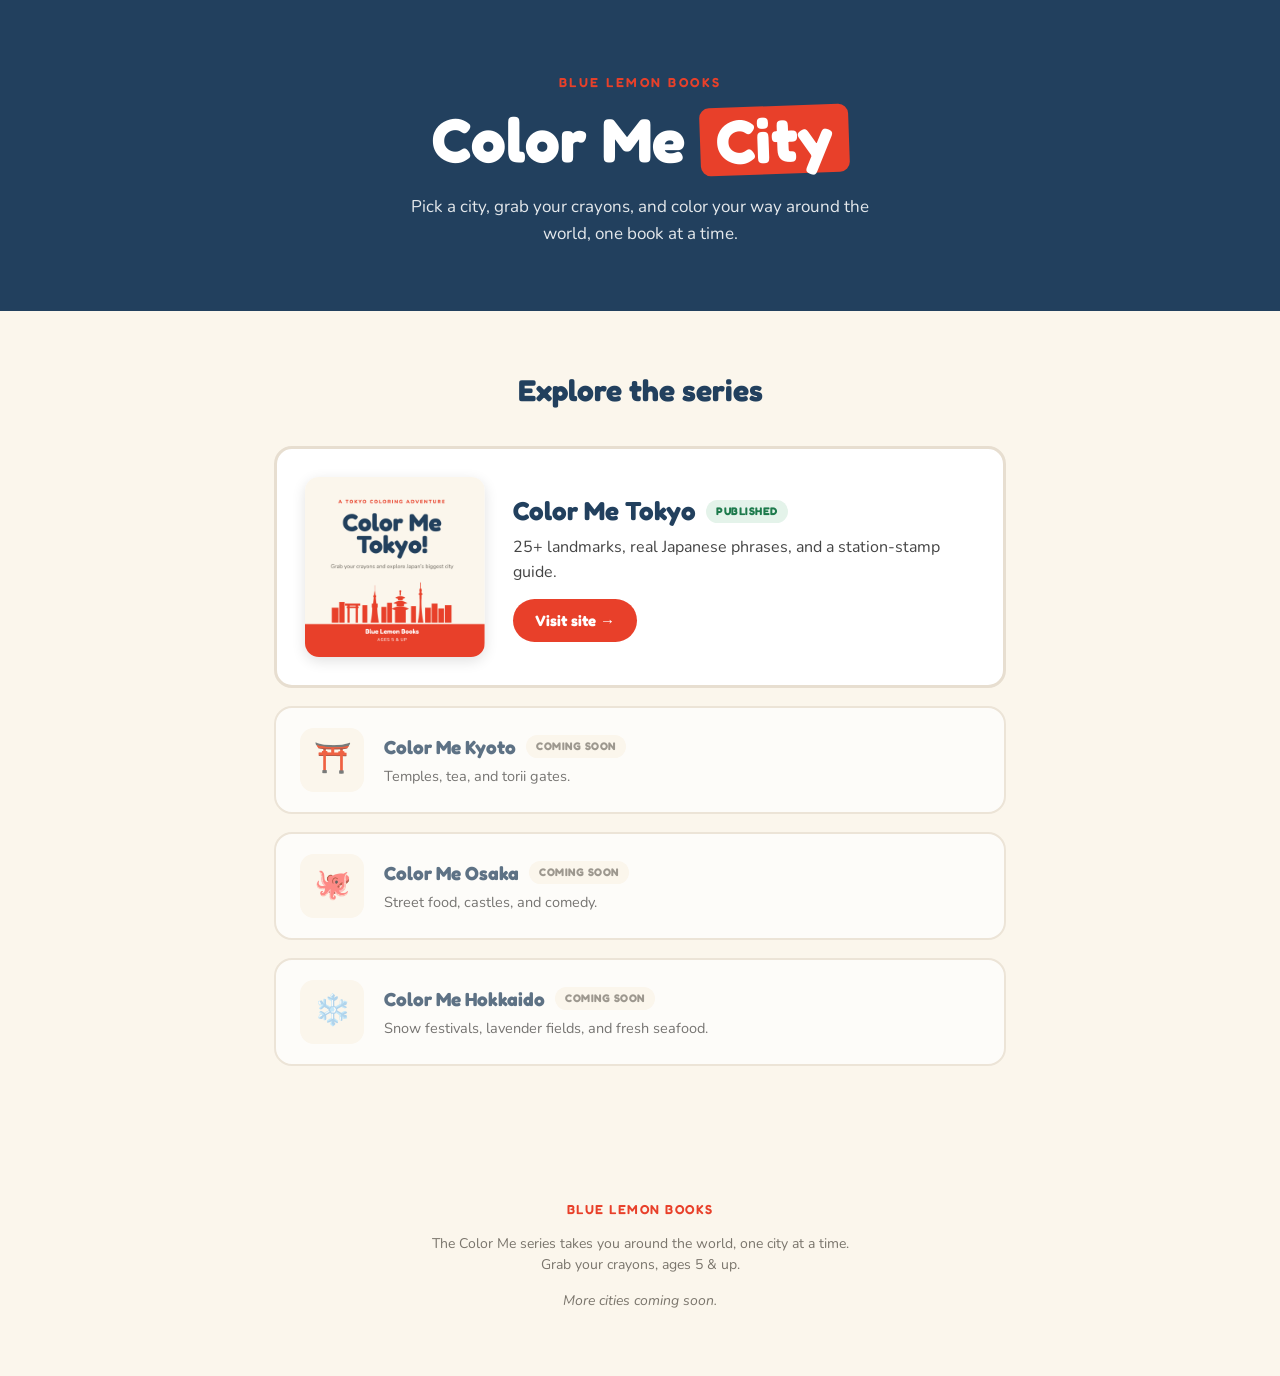
==== index.html @ 9e7940ad "Initial commit: Color Me series homepage and Color Me Tokyo bonus site Co-Authored-By: Claude Sonnet" ====
<!DOCTYPE html>
<html lang="en">
<head>
<meta charset="UTF-8">
<meta name="viewport" content="width=device-width, initial-scale=1.0">
<title>Color Me: Blue Lemon Books</title>
<meta name="description" content="The Color Me series by Blue Lemon Books: coloring book companion sites for cities around the world.">
<link rel="icon" href="data:image/svg+xml,<svg xmlns=%22http://www.w3.org/2000/svg%22 viewBox=%220 0 100 100%22><text y=%22.9em%22 font-size=%2290%22>🖍️</text></svg>">
<link rel="preconnect" href="https://fonts.googleapis.com">
<link rel="preconnect" href="https://fonts.gstatic.com" crossorigin>
<link href="https://fonts.googleapis.com/css2?family=Fredoka:wght@500;600;700&family=Nunito:ital,wght@0,400;0,600;0,700;0,800;1,700&display=swap" rel="stylesheet">
<link rel="stylesheet" href="home-styles.css">
</head>
<body>

<a class="skip-link" href="#main">Skip to content</a>

<header class="home-hero">
  <div class="home-hero-inner">
    <p class="eyebrow">BLUE LEMON BOOKS</p>
    <h1 class="wordmark">Color Me <span class="wordmark-highlight">City</span></h1>
    <p class="home-hero-sub">Pick a city, grab your crayons, and color your way around the world, one book at a time.</p>
  </div>
</header>

<main id="main">
  <section class="section">
    <div class="section-head">
      <h2>Explore the series</h2>
    </div>

    <div class="book-list">
      <a href="tokyo/index.html" class="book-card book-card-featured">
        <img class="book-cover-image" src="tokyo/images/cover.png" alt="Color Me Tokyo book cover">
        <div class="book-info">
          <div class="book-info-top">
            <h3>Color Me Tokyo</h3>
            <span class="book-status book-status-published">Published</span>
          </div>
          <p>25+ landmarks, real Japanese phrases, and a station-stamp guide.</p>
          <span class="book-cta book-cta-btn">Visit site →</span>
        </div>
      </a>

      <div class="book-card book-card-soon">
        <div class="book-cover">⛩️</div>
        <div class="book-info">
          <div class="book-info-top">
            <h3>Color Me Kyoto</h3>
            <span class="book-status book-status-soon">Coming soon</span>
          </div>
          <p>Temples, tea, and torii gates.</p>
        </div>
      </div>

      <div class="book-card book-card-soon">
        <div class="book-cover">🐙</div>
        <div class="book-info">
          <div class="book-info-top">
            <h3>Color Me Osaka</h3>
            <span class="book-status book-status-soon">Coming soon</span>
          </div>
          <p>Street food, castles, and comedy.</p>
        </div>
      </div>

      <div class="book-card book-card-soon">
        <div class="book-cover">❄️</div>
        <div class="book-info">
          <div class="book-info-top">
            <h3>Color Me Hokkaido</h3>
            <span class="book-status book-status-soon">Coming soon</span>
          </div>
          <p>Snow festivals, lavender fields, and fresh seafood.</p>
        </div>
      </div>
    </div>
  </section>
</main>

<footer class="site-footer">
  <p class="footer-brand">BLUE LEMON BOOKS</p>
  <p>The Color Me series takes you around the world, one city at a time.<br>
  Grab your crayons, ages 5 &amp; up.</p>
  <p class="footer-fine">More cities coming soon.</p>
</footer>

</body>
</html>
---- home-styles.css ----
:root {
  --red: #E8402A;
  --red-dark: #c53420;
  --navy: #22405e;
  --cream: #fbf6ec;
  --cream-2: #fffdf9;
  --ink: #1a1a1a;
  --body-text: #444;
  --muted: #7a756c;
  --border: #e7ded0;
  --radius: 18px;
  --font-head: 'Fredoka', sans-serif;
  --font-body: 'Nunito', sans-serif;
}

* { box-sizing: border-box; }

html { scroll-behavior: smooth; }

@media (prefers-reduced-motion: reduce) {
  html { scroll-behavior: auto; }
  * { animation-duration: 0.001ms !important; transition-duration: 0.001ms !important; }
}

body {
  margin: 0;
  font-family: var(--font-body);
  background: var(--cream);
  color: var(--body-text);
  line-height: 1.55;
}

h1, h2, h3 { font-family: var(--font-head); color: var(--navy); margin: 0; }

.skip-link {
  position: absolute;
  left: -999px;
  top: 0;
  background: #fff;
  color: var(--navy);
  padding: 10px 16px;
  z-index: 100;
  border-radius: 0 0 8px 0;
}
.skip-link:focus { left: 0; }

/* ---------- Hero ---------- */
.home-hero {
  background: var(--navy);
  color: #fff;
  text-align: center;
  padding: 72px 24px 64px;
}
.home-hero-inner { max-width: 640px; margin: 0 auto; }
.eyebrow {
  font-family: var(--font-head);
  font-weight: 600;
  letter-spacing: 2.5px;
  text-transform: uppercase;
  font-size: 13px;
  color: var(--red);
  margin: 0 0 14px;
}
.wordmark {
  color: #fff;
  font-size: clamp(38px, 7vw, 62px);
  line-height: 1.1;
  font-weight: 700;
}
.wordmark-highlight {
  display: inline-block;
  color: #fff;
  background: var(--red);
  padding: 0 16px;
  border-radius: 10px;
  transform: rotate(-2deg);
}
.home-hero-sub {
  font-size: 17px;
  max-width: 460px;
  margin: 20px auto 0;
  color: rgba(255,255,255,0.88);
}

/* ---------- Series list ---------- */
.section { padding: 56px 24px 80px; max-width: 780px; margin: 0 auto; }
.section-head { text-align: center; margin-bottom: 32px; }
.section-head h2 { font-size: clamp(24px, 4vw, 30px); }

.book-list {
  display: flex;
  flex-direction: column;
  gap: 18px;
}

.book-card {
  display: flex;
  align-items: center;
  gap: 20px;
  background: #fff;
  border: 2px solid var(--border);
  border-radius: var(--radius);
  padding: 20px 24px;
  text-decoration: none;
  color: inherit;
  transition: transform 0.15s ease, box-shadow 0.15s ease, border-color 0.15s ease;
}
a.book-card:hover { transform: translateY(-2px); box-shadow: 0 6px 18px rgba(0,0,0,0.08); border-color: var(--red); }

.book-card-soon { opacity: 0.72; }

.book-cover {
  flex-shrink: 0;
  width: 64px;
  height: 64px;
  border-radius: 14px;
  display: flex;
  align-items: center;
  justify-content: center;
  font-size: 30px;
  background: var(--cream);
}

.book-info { flex: 1; min-width: 0; }
.book-info-top { display: flex; align-items: center; gap: 10px; flex-wrap: wrap; margin-bottom: 4px; }
.book-info-top h3 { font-size: 19px; }
.book-info p { font-size: 14.5px; margin: 0; color: var(--body-text); }

.book-status {
  font-family: var(--font-head);
  font-weight: 700;
  font-size: 11px;
  letter-spacing: 0.5px;
  text-transform: uppercase;
  padding: 3px 10px;
  border-radius: 999px;
  white-space: nowrap;
}
.book-status-published { background: #e4f3ea; color: #1d7a4c; }
.book-status-soon { background: var(--cream); color: var(--muted); }

.book-cta {
  flex-shrink: 0;
  font-family: var(--font-head);
  font-weight: 700;
  font-size: 14px;
  color: var(--red);
  white-space: nowrap;
}

@media (max-width: 520px) {
  .book-card { flex-wrap: wrap; }
  .book-cta { width: 100%; text-align: right; }
}

/* ---------- Featured (published) book card ---------- */
.book-card-featured {
  padding: 28px;
  gap: 28px;
  border-width: 3px;
}
.book-cover-image {
  flex-shrink: 0;
  width: 180px;
  height: 180px;
  object-fit: cover;
  border-radius: 14px;
  box-shadow: 0 4px 14px rgba(0,0,0,0.12);
}
.book-card-featured .book-info-top h3 { font-size: 26px; }
.book-card-featured .book-info p { font-size: 16px; margin-bottom: 14px; }
.book-cta-btn {
  display: inline-block;
  background: var(--red);
  color: #fff;
  padding: 10px 22px;
  border-radius: 999px;
  font-size: 15px;
}
a.book-card-featured:hover .book-cta-btn { background: var(--red-dark); }

@media (max-width: 560px) {
  .book-card-featured { flex-direction: column; text-align: center; }
  .book-card-featured .book-info-top { justify-content: center; }
}

/* ---------- Footer ---------- */
.site-footer {
  text-align: center;
  padding: 40px 24px 50px;
  color: var(--muted);
  font-size: 14px;
}
.footer-brand {
  font-family: var(--font-head);
  font-weight: 600;
  color: var(--red);
  letter-spacing: 1.5px;
  font-size: 13px;
  margin-bottom: 10px;
}
.footer-fine { margin-top: 14px; font-style: italic; }
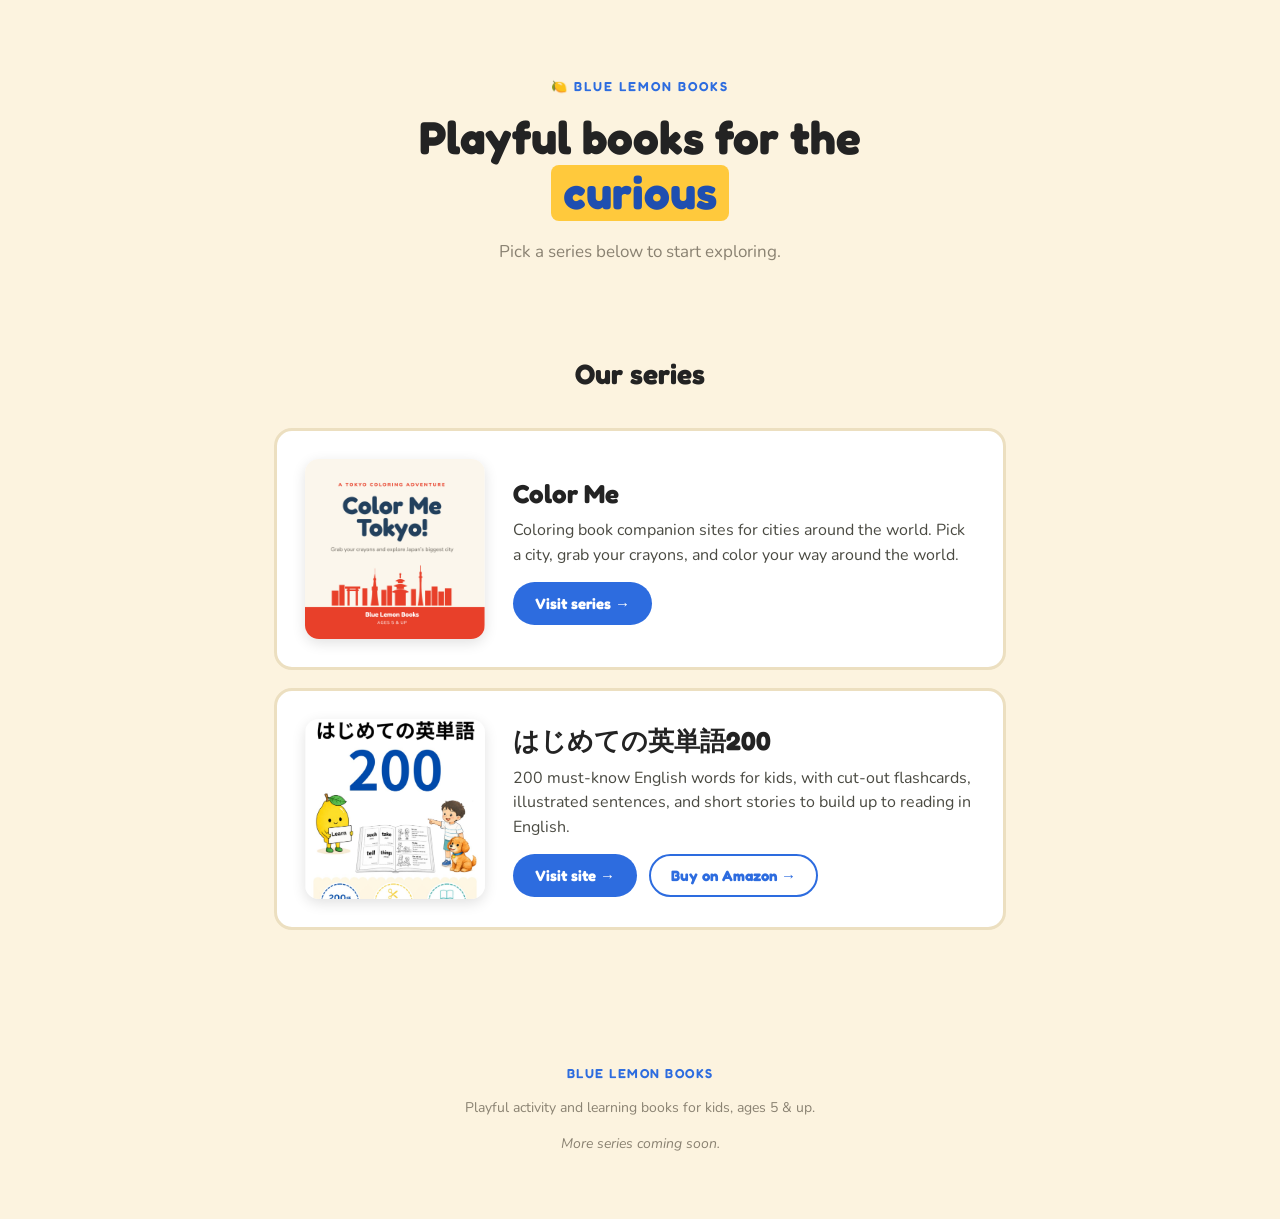
==== commit f9696275: "Change Blue Lemon to be multi-series oriented. Updated homepage and added the はじめての英単語200 series in " ====
--- a/index.html
+++ b/index.html
@@ -3,13 +3,13 @@
 <head>
 <meta charset="UTF-8">
 <meta name="viewport" content="width=device-width, initial-scale=1.0">
-<title>Color Me: Blue Lemon Books</title>
-<meta name="description" content="The Color Me series by Blue Lemon Books: coloring book companion sites for cities around the world.">
-<link rel="icon" href="data:image/svg+xml,<svg xmlns=%22http://www.w3.org/2000/svg%22 viewBox=%220 0 100 100%22><text y=%22.9em%22 font-size=%2290%22>🖍️</text></svg>">
+<title>Blue Lemon Books</title>
+<meta name="description" content="Blue Lemon Books: playful activity and learning books for kids, with companion sites for each series.">
+<link rel="icon" href="data:image/svg+xml,<svg xmlns=%22http://www.w3.org/2000/svg%22 viewBox=%220 0 100 100%22><text y=%22.9em%22 font-size=%2290%22>🍋</text></svg>">
 <link rel="preconnect" href="https://fonts.googleapis.com">
 <link rel="preconnect" href="https://fonts.gstatic.com" crossorigin>
 <link href="https://fonts.googleapis.com/css2?family=Fredoka:wght@500;600;700&family=Nunito:ital,wght@0,400;0,600;0,700;0,800;1,700&display=swap" rel="stylesheet">
-<link rel="stylesheet" href="home-styles.css">
+<link rel="stylesheet" href="site-styles.css">
 </head>
 <body>
 
@@ -17,61 +17,43 @@
 
 <header class="home-hero">
   <div class="home-hero-inner">
-    <p class="eyebrow">BLUE LEMON BOOKS</p>
-    <h1 class="wordmark">Color Me <span class="wordmark-highlight">City</span></h1>
-    <p class="home-hero-sub">Pick a city, grab your crayons, and color your way around the world, one book at a time.</p>
+    <p class="eyebrow">🍋 BLUE LEMON BOOKS</p>
+    <h1 class="wordmark">Playful books for the <span class="wordmark-highlight">curious</span></h1>
+    <p class="home-hero-sub">Pick a series below to start exploring.</p>
   </div>
 </header>
 
 <main id="main">
   <section class="section">
     <div class="section-head">
-      <h2>Explore the series</h2>
+      <h2>Our series</h2>
     </div>
 
     <div class="book-list">
-      <a href="tokyo/index.html" class="book-card book-card-featured">
-        <img class="book-cover-image" src="tokyo/images/cover.png" alt="Color Me Tokyo book cover">
+      <div class="book-card book-card-featured">
+        <img class="book-cover-image" src="color-me/tokyo/images/cover.png" alt="Color Me Tokyo book cover">
         <div class="book-info">
           <div class="book-info-top">
-            <h3>Color Me Tokyo</h3>
-            <span class="book-status book-status-published">Published</span>
+            <h3>Color Me</h3>
           </div>
-          <p>25+ landmarks, real Japanese phrases, and a station-stamp guide.</p>
-          <span class="book-cta book-cta-btn">Visit site →</span>
-        </div>
-      </a>
-
-      <div class="book-card book-card-soon">
-        <div class="book-cover">⛩️</div>
-        <div class="book-info">
-          <div class="book-info-top">
-            <h3>Color Me Kyoto</h3>
-            <span class="book-status book-status-soon">Coming soon</span>
+          <p>Coloring book companion sites for cities around the world. Pick a city, grab your crayons, and color your way around the world.</p>
+          <div class="book-cta-group">
+            <a href="color-me/index.html" class="book-cta book-cta-btn">Visit series →</a>
           </div>
-          <p>Temples, tea, and torii gates.</p>
         </div>
       </div>
 
-      <div class="book-card book-card-soon">
-        <div class="book-cover">🐙</div>
+      <div class="book-card book-card-featured">
+        <img class="book-cover-image" src="hajimeteeigo/images/cover.jpg" alt="はじめての英単語200 book cover">
         <div class="book-info">
           <div class="book-info-top">
-            <h3>Color Me Osaka</h3>
-            <span class="book-status book-status-soon">Coming soon</span>
+            <h3>はじめての英単語200</h3>
           </div>
-          <p>Street food, castles, and comedy.</p>
-        </div>
-      </div>
-
-      <div class="book-card book-card-soon">
-        <div class="book-cover">❄️</div>
-        <div class="book-info">
-          <div class="book-info-top">
-            <h3>Color Me Hokkaido</h3>
-            <span class="book-status book-status-soon">Coming soon</span>
+          <p>200 must-know English words for kids, with cut-out flashcards, illustrated sentences, and short stories to build up to reading in English.</p>
+          <div class="book-cta-group">
+            <a href="hajimeteeigo/index.html" class="book-cta book-cta-btn">Visit site →</a>
+            <a href="https://amzn.to/4x43wgg" class="book-cta book-cta-outline" target="_blank" rel="noopener noreferrer">Buy on Amazon →</a>
           </div>
-          <p>Snow festivals, lavender fields, and fresh seafood.</p>
         </div>
       </div>
     </div>
@@ -80,9 +62,8 @@
 
 <footer class="site-footer">
   <p class="footer-brand">BLUE LEMON BOOKS</p>
-  <p>The Color Me series takes you around the world, one city at a time.<br>
-  Grab your crayons, ages 5 &amp; up.</p>
-  <p class="footer-fine">More cities coming soon.</p>
+  <p>Playful activity and learning books for kids, ages 5 &amp; up.</p>
+  <p class="footer-fine">More series coming soon.</p>
 </footer>
 
 </body>
--- a/site-styles.css
+++ b/site-styles.css
@@ -0,0 +1,215 @@
+:root {
+  --blue: #2D6CDF;
+  --blue-dark: #1f4fb0;
+  --yellow: #FFC93C;
+  --cream: #FCF3DF;
+  --cream-2: #FFFCF3;
+  --ink: #232323;
+  --body-text: #4a4a42;
+  --muted: #8a8272;
+  --border: #ecdfc0;
+  --radius: 18px;
+  --font-head: 'Fredoka', sans-serif;
+  --font-body: 'Nunito', sans-serif;
+}
+
+* { box-sizing: border-box; }
+
+html { scroll-behavior: smooth; }
+
+@media (prefers-reduced-motion: reduce) {
+  html { scroll-behavior: auto; }
+  * { animation-duration: 0.001ms !important; transition-duration: 0.001ms !important; }
+}
+
+body {
+  margin: 0;
+  font-family: var(--font-body);
+  background: var(--cream);
+  color: var(--body-text);
+  line-height: 1.55;
+}
+
+h1, h2, h3 { font-family: var(--font-head); color: var(--ink); margin: 0; }
+
+.skip-link {
+  position: absolute;
+  left: -999px;
+  top: 0;
+  background: #fff;
+  color: var(--blue);
+  padding: 10px 16px;
+  z-index: 100;
+  border-radius: 0 0 8px 0;
+}
+.skip-link:focus { left: 0; }
+
+/* ---------- Hero ---------- */
+.home-hero {
+  text-align: center;
+  padding: 76px 24px 56px;
+  animation: fade-up 0.6s ease both;
+}
+.home-hero-inner { max-width: 560px; margin: 0 auto; }
+.eyebrow {
+  font-family: var(--font-head);
+  font-weight: 600;
+  letter-spacing: 2px;
+  text-transform: uppercase;
+  font-size: 13px;
+  color: var(--blue);
+  margin: 0 0 14px;
+}
+.wordmark {
+  color: var(--ink);
+  font-size: clamp(30px, 5.5vw, 46px);
+  line-height: 1.2;
+  font-weight: 700;
+}
+.wordmark-highlight {
+  display: inline-block;
+  color: var(--blue-dark);
+  background: var(--yellow);
+  padding: 0 12px;
+  border-radius: 8px;
+  animation: wiggle 3.5s ease-in-out infinite;
+}
+
+@keyframes wiggle {
+  0%, 83%, 100% { transform: rotate(0deg); }
+  86% { transform: rotate(-8deg); }
+  89% { transform: rotate(7deg); }
+  92% { transform: rotate(-6deg); }
+  95% { transform: rotate(4deg); }
+  97% { transform: rotate(-2deg); }
+  99% { transform: rotate(1deg); }
+}
+.home-hero-sub {
+  font-size: 17px;
+  max-width: 460px;
+  margin: 18px auto 0;
+  color: var(--muted);
+}
+
+@keyframes fade-up {
+  0% { opacity: 0; transform: translateY(10px); }
+  100% { opacity: 1; transform: translateY(0); }
+}
+
+/* ---------- Series list ---------- */
+.section { padding: 32px 24px 80px; max-width: 780px; margin: 0 auto; }
+.section-head { text-align: center; margin-bottom: 32px; }
+.section-head h2 { font-size: clamp(22px, 4vw, 28px); }
+
+.book-list {
+  display: flex;
+  flex-direction: column;
+  gap: 18px;
+}
+
+.book-card {
+  display: flex;
+  align-items: center;
+  gap: 20px;
+  background: #fff;
+  border: 2px solid var(--border);
+  border-radius: var(--radius);
+  padding: 20px 24px;
+  text-decoration: none;
+  color: inherit;
+  transition: transform 0.15s ease, box-shadow 0.15s ease, border-color 0.15s ease;
+}
+
+.book-info { flex: 1; min-width: 0; }
+.book-info-top { display: flex; align-items: center; gap: 10px; flex-wrap: wrap; margin-bottom: 4px; }
+.book-info-top h3 { font-size: 19px; }
+.book-info p { font-size: 14.5px; margin: 0; color: var(--body-text); }
+
+.book-status {
+  font-family: var(--font-head);
+  font-weight: 700;
+  font-size: 11px;
+  letter-spacing: 0.5px;
+  text-transform: uppercase;
+  padding: 3px 10px;
+  border-radius: 999px;
+  white-space: nowrap;
+}
+.book-status-published { background: #e4f3ea; color: #1d7a4c; }
+.book-status-soon { background: var(--cream); color: var(--muted); }
+
+.book-cta {
+  flex-shrink: 0;
+  font-family: var(--font-head);
+  font-weight: 700;
+  font-size: 14px;
+  color: var(--blue);
+  white-space: nowrap;
+  text-decoration: none;
+}
+
+/* ---------- Series card ---------- */
+.book-card-featured {
+  padding: 28px;
+  gap: 28px;
+  border-width: 3px;
+}
+.book-card-featured:hover { transform: translateY(-2px); box-shadow: 0 6px 18px rgba(0,0,0,0.08); border-color: var(--blue); }
+.book-cover-image {
+  flex-shrink: 0;
+  width: 180px;
+  height: 180px;
+  object-fit: cover;
+  border-radius: 14px;
+  box-shadow: 0 4px 14px rgba(0,0,0,0.12);
+}
+.book-card-featured .book-info-top h3 { font-size: 26px; }
+.book-card-featured .book-info p { font-size: 16px; margin-bottom: 14px; }
+.book-cta-group {
+  display: flex;
+  gap: 12px;
+  flex-wrap: wrap;
+}
+.book-cta-btn {
+  display: inline-block;
+  background: var(--blue);
+  color: #fff;
+  padding: 10px 22px;
+  border-radius: 999px;
+  font-size: 15px;
+}
+.book-cta-btn:hover { background: var(--blue-dark); }
+.book-cta-outline {
+  display: inline-block;
+  background: transparent;
+  color: var(--blue);
+  border: 2px solid var(--blue);
+  padding: 8px 20px;
+  border-radius: 999px;
+  font-size: 15px;
+}
+.book-cta-outline:hover { background: var(--blue); color: #fff; }
+
+@media (max-width: 560px) {
+  .book-card-featured { flex-direction: column; text-align: center; }
+  .book-card-featured .book-info-top { justify-content: center; }
+  .book-cta-group { justify-content: center; }
+  .book-cta-group .book-cta { width: auto; text-align: center; }
+}
+
+/* ---------- Footer ---------- */
+.site-footer {
+  text-align: center;
+  padding: 40px 24px 50px;
+  color: var(--muted);
+  font-size: 14px;
+}
+.footer-brand {
+  font-family: var(--font-head);
+  font-weight: 600;
+  color: var(--blue);
+  letter-spacing: 1.5px;
+  font-size: 13px;
+  margin-bottom: 10px;
+}
+.footer-fine { margin-top: 14px; font-style: italic; }
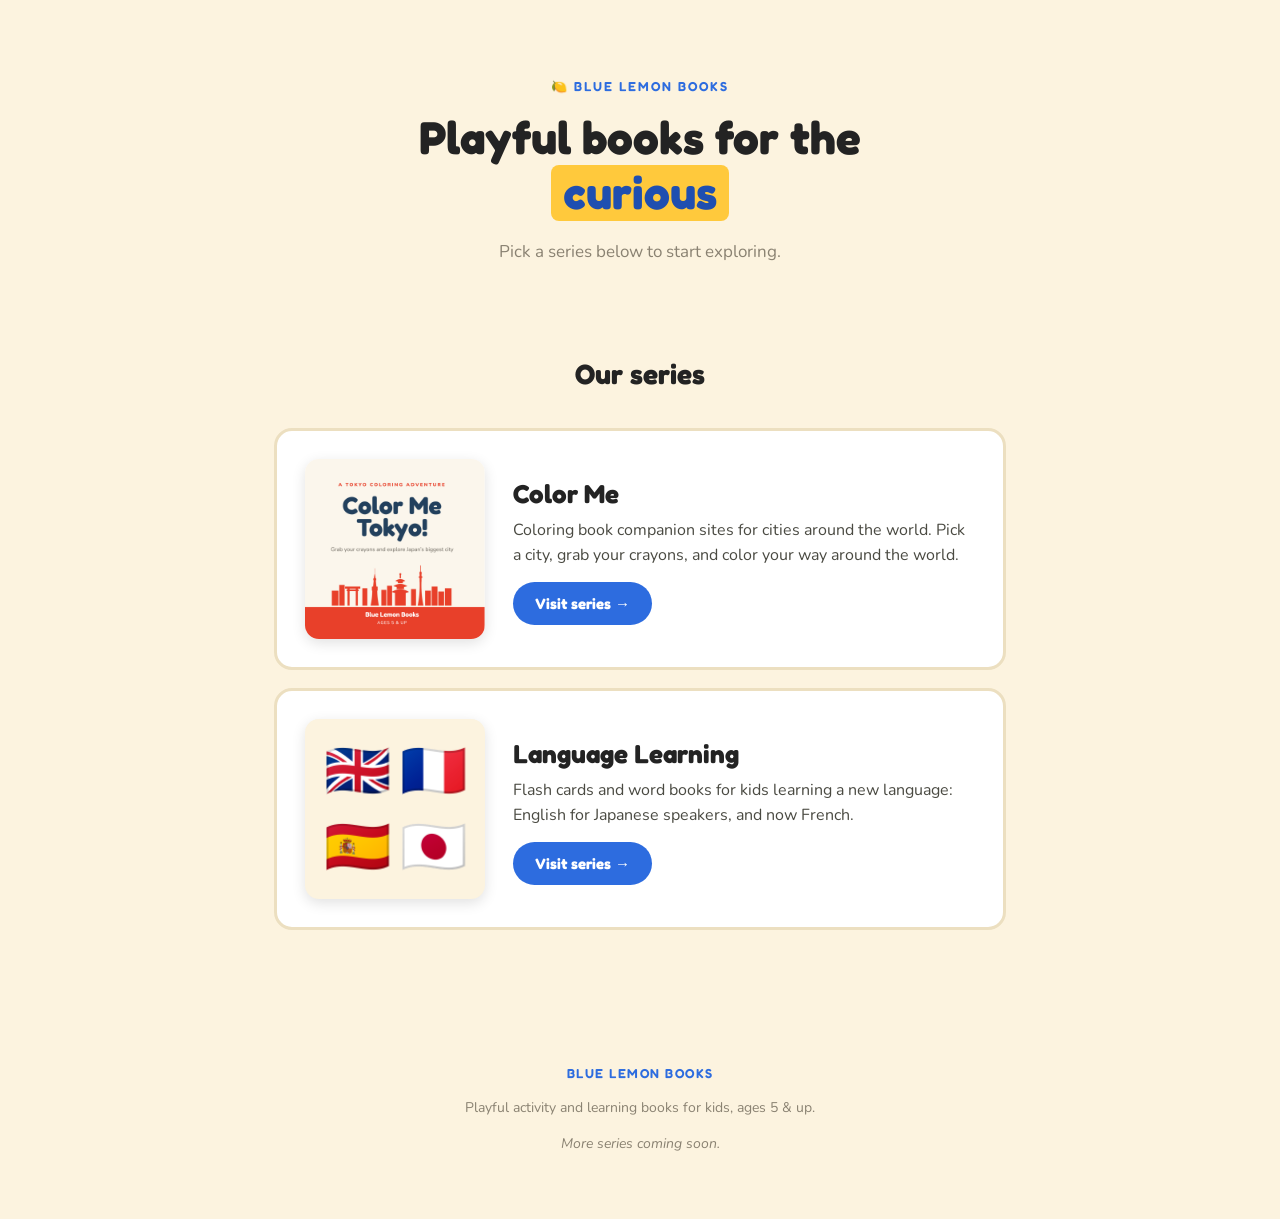
==== commit 42be34db: "Add Language Learning series page and publish Color Me Osaka - New language-learning/ page grouping " ====
--- a/index.html
+++ b/index.html
@@ -44,15 +44,16 @@
       </div>
 
       <div class="book-card book-card-featured">
-        <img class="book-cover-image" src="hajimeteeigo/images/cover.jpg" alt="はじめての英単語200 book cover">
+        <div class="book-cover-emoji" role="img" aria-label="Flags of the UK, France, Spain and Japan">
+          <span>🇬🇧</span><span>🇫🇷</span><span>🇪🇸</span><span>🇯🇵</span>
+        </div>
         <div class="book-info">
           <div class="book-info-top">
-            <h3>はじめての英単語200</h3>
+            <h3>Language Learning</h3>
           </div>
-          <p>200 must-know English words for kids, with cut-out flashcards, illustrated sentences, and short stories to build up to reading in English.</p>
+          <p>Flash cards and word books for kids learning a new language: English for Japanese speakers, and now French.</p>
           <div class="book-cta-group">
-            <a href="hajimeteeigo/index.html" class="book-cta book-cta-btn">Visit site →</a>
-            <a href="https://amzn.to/4x43wgg" class="book-cta book-cta-outline" target="_blank" rel="noopener noreferrer">Buy on Amazon →</a>
+            <a href="language-learning/index.html" class="book-cta book-cta-btn">Visit series →</a>
           </div>
         </div>
       </div>
--- a/site-styles.css
+++ b/site-styles.css
@@ -163,6 +163,20 @@
   border-radius: 14px;
   box-shadow: 0 4px 14px rgba(0,0,0,0.12);
 }
+.book-cover-emoji {
+  flex-shrink: 0;
+  width: 180px;
+  height: 180px;
+  display: grid;
+  grid-template-columns: 1fr 1fr;
+  place-items: center;
+  padding: 14px;
+  font-size: 54px;
+  line-height: 1;
+  background: var(--cream);
+  border-radius: 14px;
+  box-shadow: 0 4px 14px rgba(0,0,0,0.12);
+}
 .book-card-featured .book-info-top h3 { font-size: 26px; }
 .book-card-featured .book-info p { font-size: 16px; margin-bottom: 14px; }
 .book-cta-group {
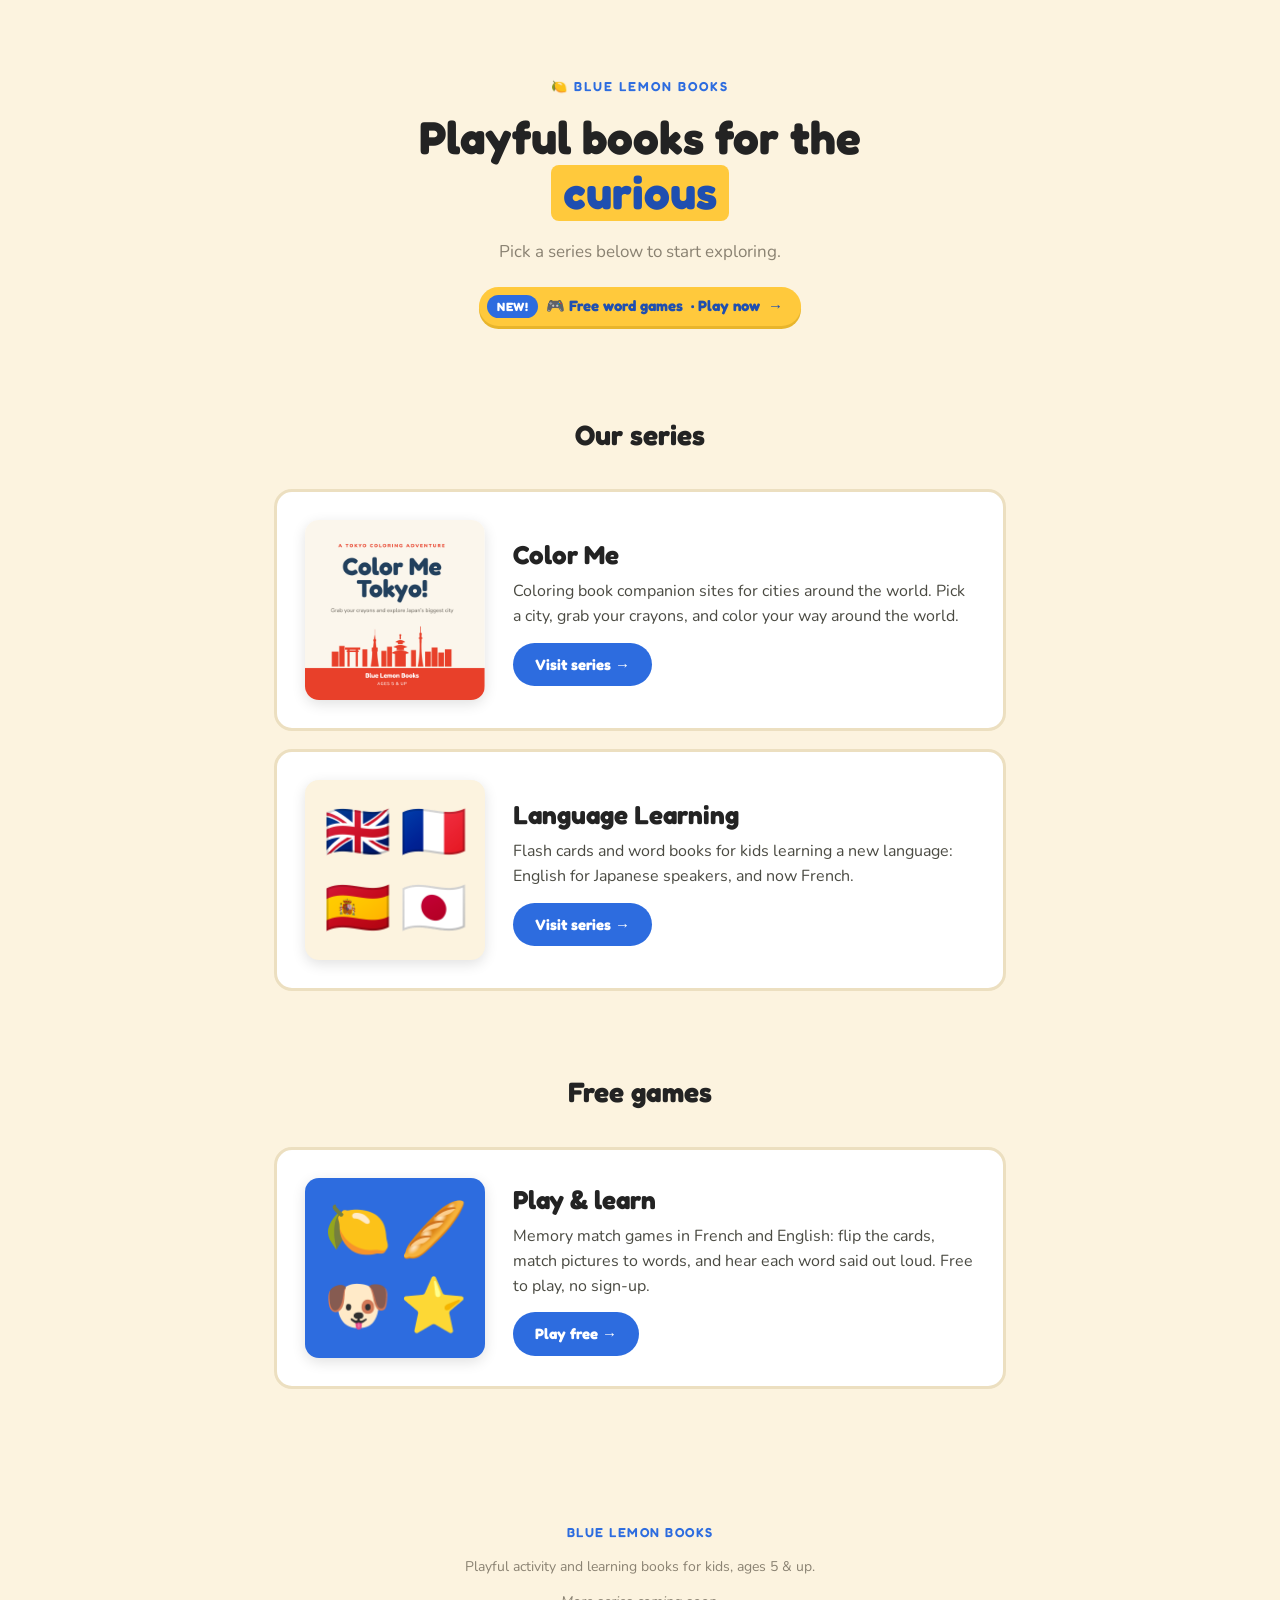
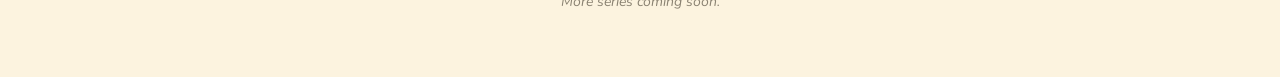
==== commit 7a5670aa: "Add Free Games page and promote the games on the homepage - New games/ page listing the French and E" ====
--- a/index.html
+++ b/index.html
@@ -20,6 +20,7 @@
     <p class="eyebrow">🍋 BLUE LEMON BOOKS</p>
     <h1 class="wordmark">Playful books for the <span class="wordmark-highlight">curious</span></h1>
     <p class="home-hero-sub">Pick a series below to start exploring.</p>
+    <a href="games/index.html" class="hero-promo"><span class="hero-promo-new">New!</span> 🎮 Free word games<span class="hero-promo-extra"> · Play now</span> →</a>
   </div>
 </header>
 
@@ -59,6 +60,29 @@
       </div>
     </div>
   </section>
+
+  <section class="section section-games" id="games">
+    <div class="section-head">
+      <h2>Free games</h2>
+    </div>
+
+    <div class="book-list">
+      <div class="book-card book-card-featured">
+        <div class="book-cover-emoji book-cover-emoji-games" role="img" aria-label="Memory game cards">
+          <span>🍋</span><span>🥖</span><span>🐶</span><span>⭐</span>
+        </div>
+        <div class="book-info">
+          <div class="book-info-top">
+            <h3>Play &amp; learn</h3>
+          </div>
+          <p>Memory match games in French and English: flip the cards, match pictures to words, and hear each word said out loud. Free to play, no sign-up.</p>
+          <div class="book-cta-group">
+            <a href="games/index.html" class="book-cta book-cta-btn">Play free →</a>
+          </div>
+        </div>
+      </div>
+    </div>
+  </section>
 </main>
 
 <footer class="site-footer">
--- a/site-styles.css
+++ b/site-styles.css
@@ -91,6 +91,39 @@
   color: var(--muted);
 }
 
+.hero-promo {
+  display: inline-flex;
+  align-items: center;
+  gap: 8px;
+  max-width: 100%;
+  margin-top: 22px;
+  padding: 8px 18px 8px 8px;
+  font-family: var(--font-head);
+  font-weight: 700;
+  font-size: 15px;
+  line-height: 1.25;
+  color: var(--blue-dark);
+  background: var(--yellow);
+  border-radius: 999px;
+  box-shadow: 0 3px 0 #e8b52c;
+  text-decoration: none;
+  transition: transform 0.15s ease, box-shadow 0.15s ease;
+}
+.hero-promo:hover { transform: translateY(-2px); box-shadow: 0 5px 0 #e8b52c; }
+@media (max-width: 440px) {
+  .hero-promo-extra { display: none; }
+}
+.hero-promo-new {
+  flex-shrink: 0;
+  padding: 4px 10px;
+  font-size: 12px;
+  letter-spacing: 0.5px;
+  text-transform: uppercase;
+  color: #fff;
+  background: var(--blue);
+  border-radius: 999px;
+}
+
 @keyframes fade-up {
   0% { opacity: 0; transform: translateY(10px); }
   100% { opacity: 1; transform: translateY(0); }
@@ -177,6 +210,8 @@
   border-radius: 14px;
   box-shadow: 0 4px 14px rgba(0,0,0,0.12);
 }
+.book-cover-emoji-games { background: var(--blue); }
+.section-games { padding-top: 0; }
 .book-card-featured .book-info-top h3 { font-size: 26px; }
 .book-card-featured .book-info p { font-size: 16px; margin-bottom: 14px; }
 .book-cta-group {
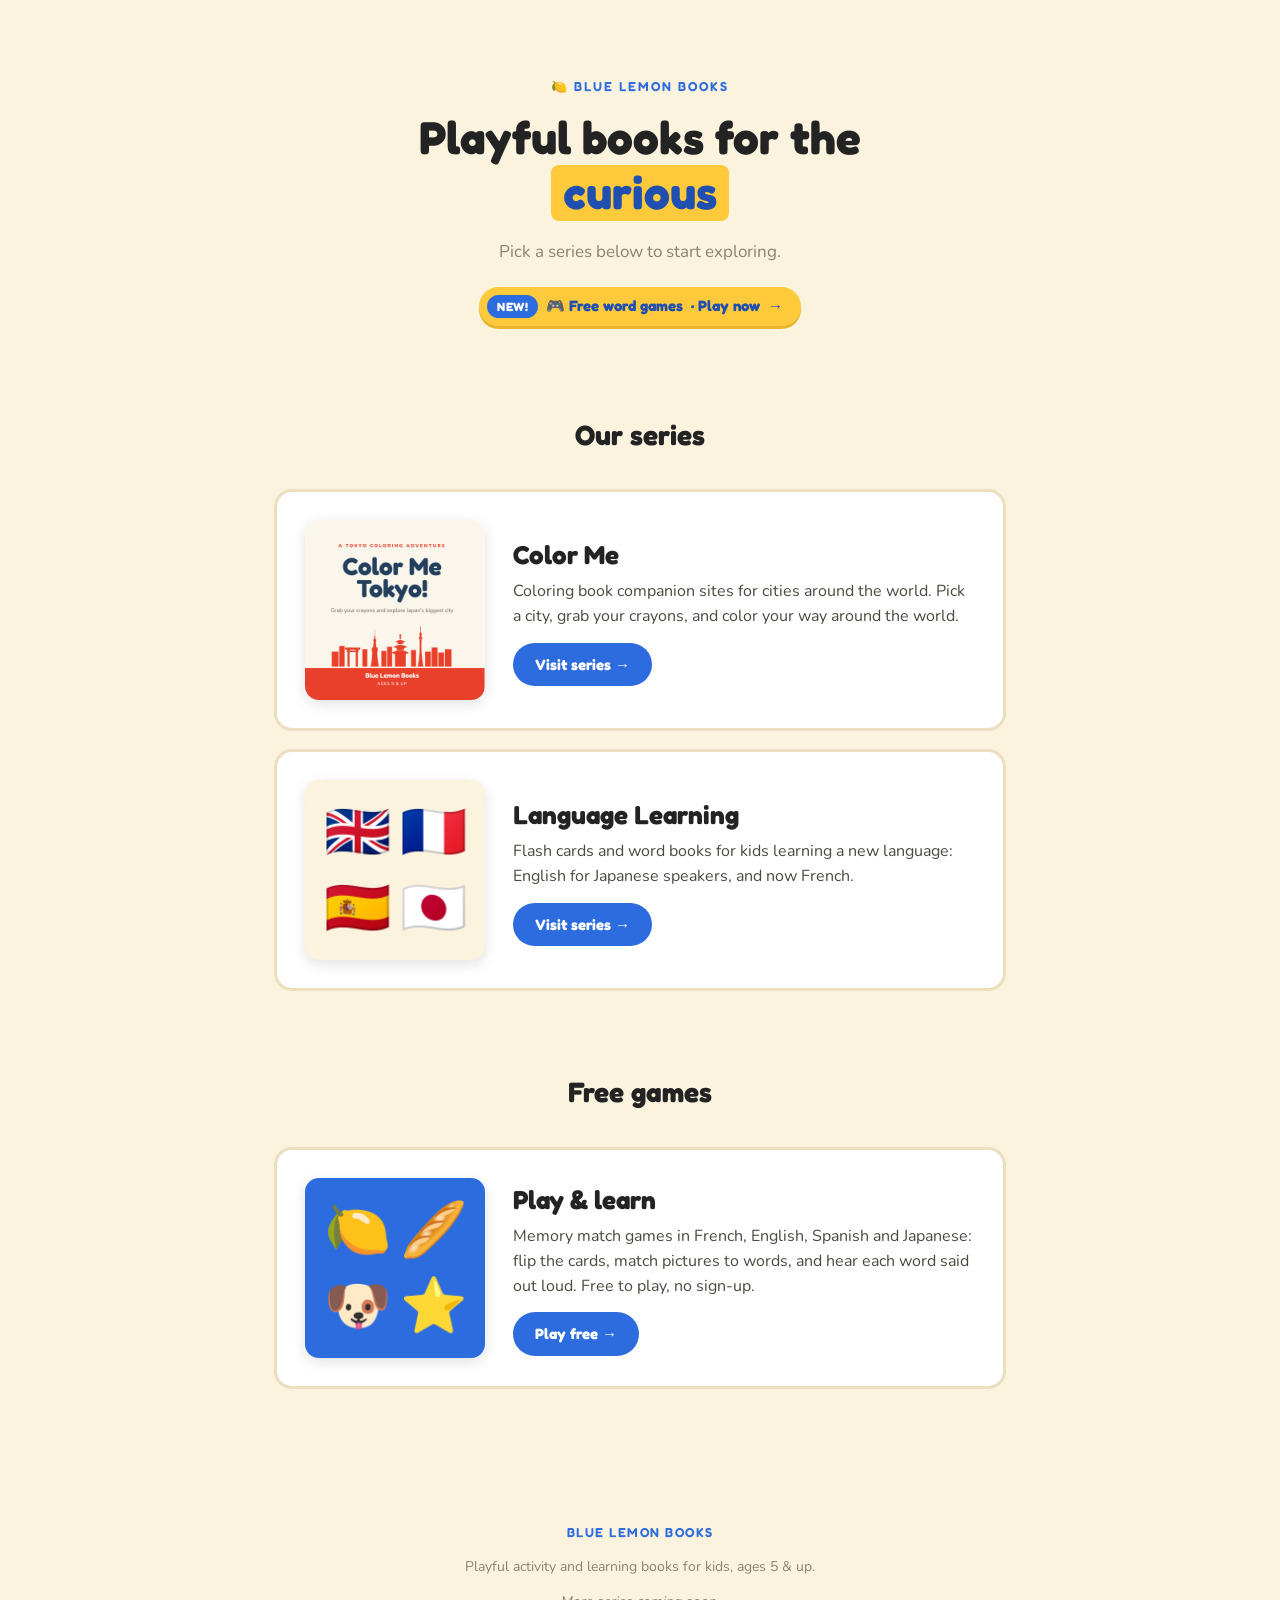
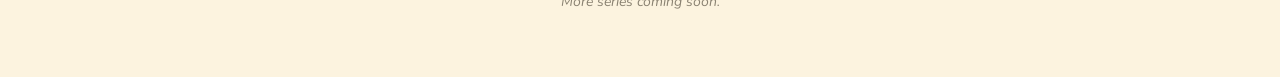
==== commit 4bc2992a: "Add Japanese and Spanish memory games - Japanese Memory Match: 7 decks in hiragana + rōmaji, Kyoko v" ====
--- a/index.html
+++ b/index.html
@@ -75,7 +75,7 @@
           <div class="book-info-top">
             <h3>Play &amp; learn</h3>
           </div>
-          <p>Memory match games in French and English: flip the cards, match pictures to words, and hear each word said out loud. Free to play, no sign-up.</p>
+          <p>Memory match games in French, English, Spanish and Japanese: flip the cards, match pictures to words, and hear each word said out loud. Free to play, no sign-up.</p>
           <div class="book-cta-group">
             <a href="games/index.html" class="book-cta book-cta-btn">Play free →</a>
           </div>
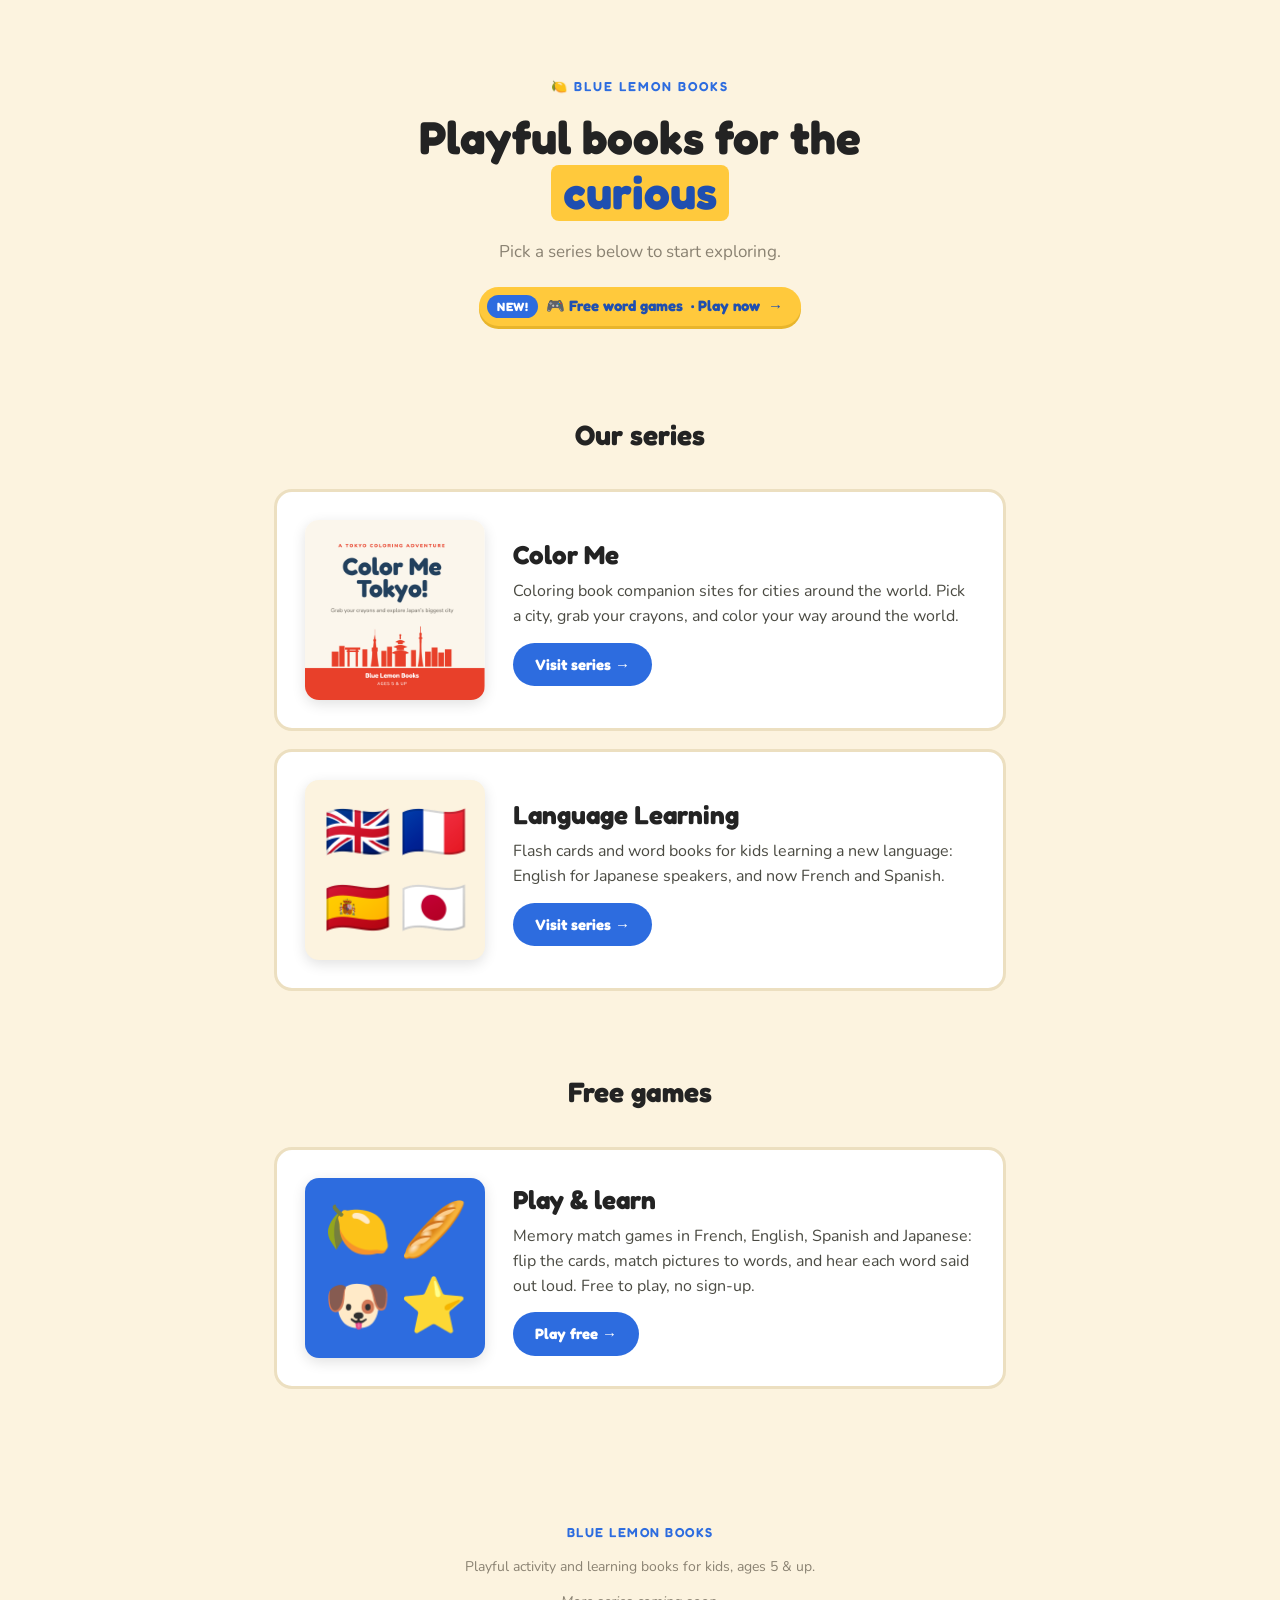
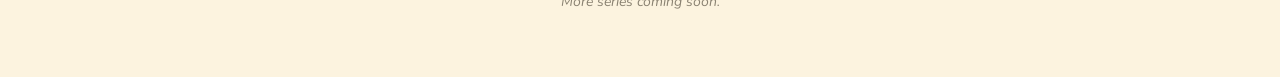
==== commit dd753f3f: "Add Spanish books and update French book links - Learning Spanish: Volume 1 (with cover) and Volume " ====
--- a/index.html
+++ b/index.html
@@ -52,7 +52,7 @@
           <div class="book-info-top">
             <h3>Language Learning</h3>
           </div>
-          <p>Flash cards and word books for kids learning a new language: English for Japanese speakers, and now French.</p>
+          <p>Flash cards and word books for kids learning a new language: English for Japanese speakers, and now French and Spanish.</p>
           <div class="book-cta-group">
             <a href="language-learning/index.html" class="book-cta book-cta-btn">Visit series →</a>
           </div>
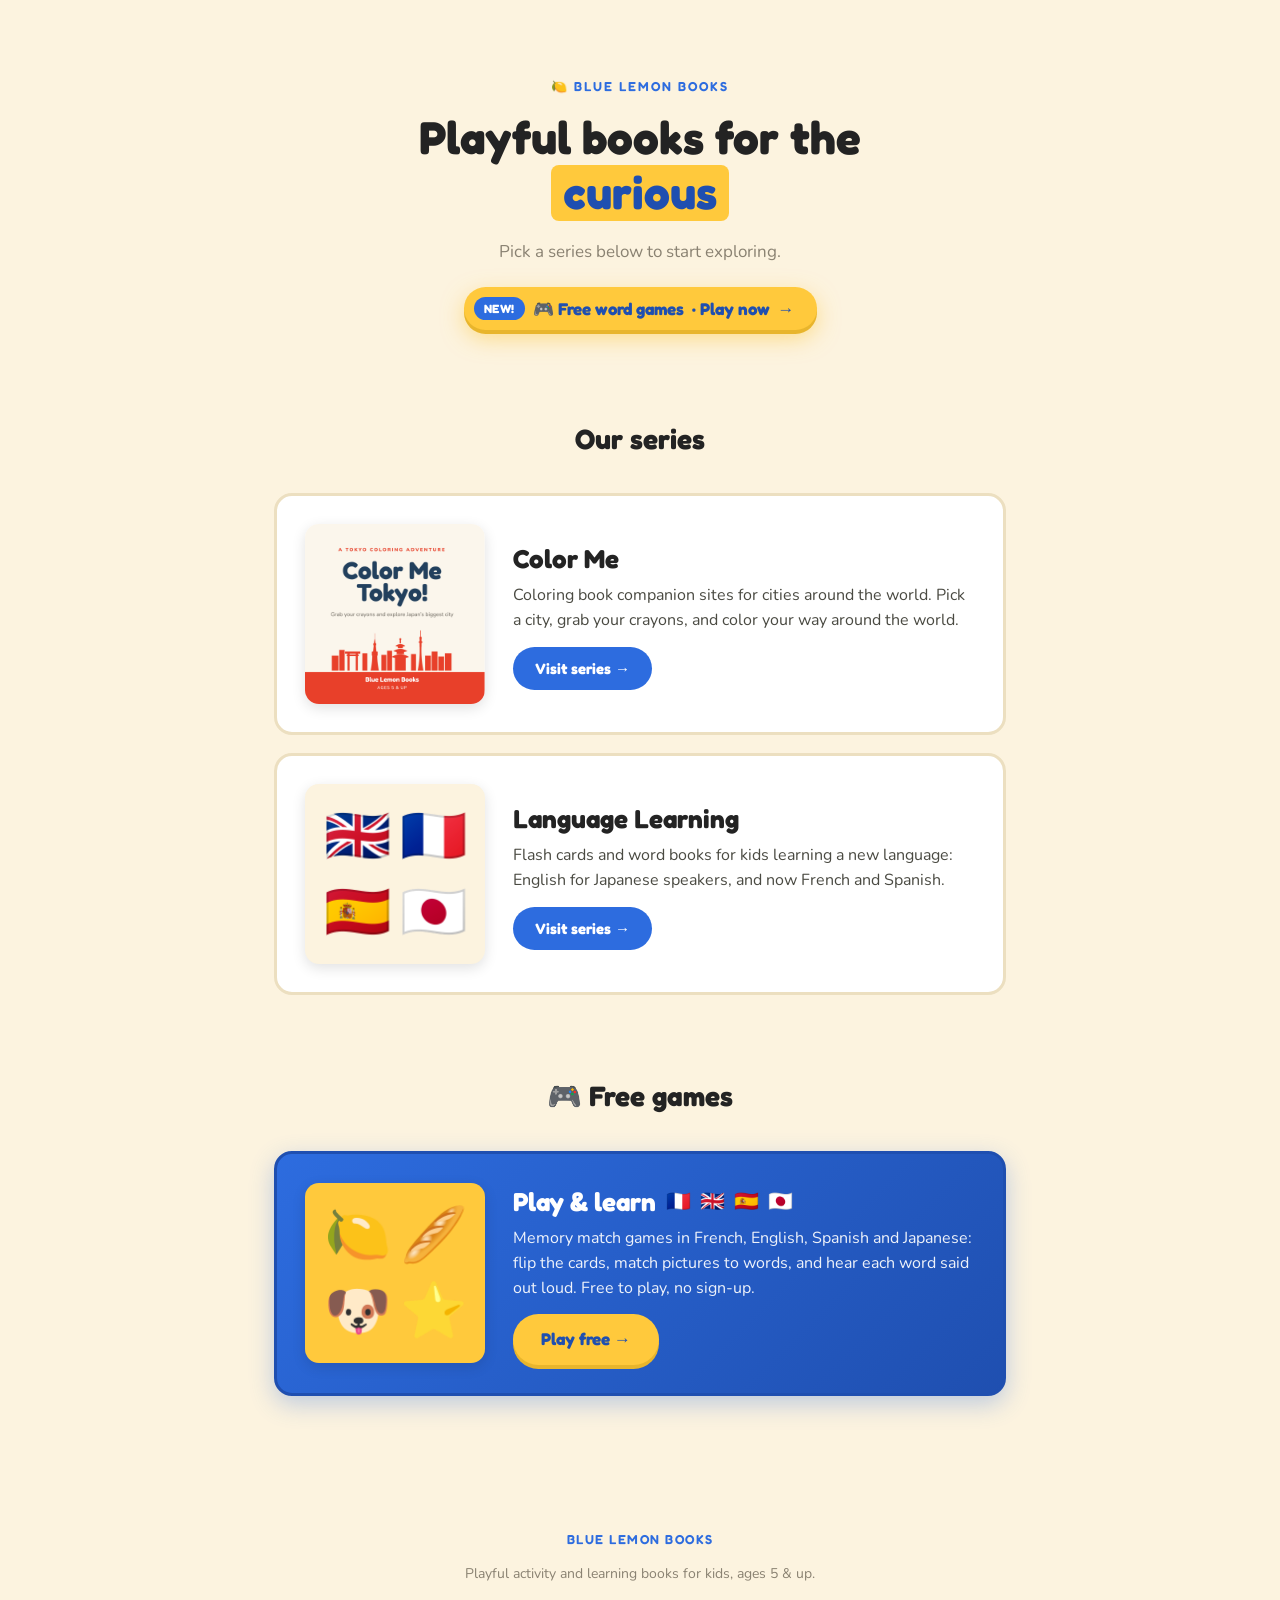
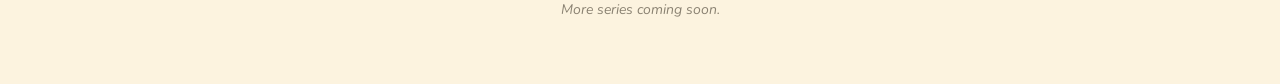
==== commit ee4b3fcc: "Brighter free games promo and real Spanish book covers - Homepage: games promo button glows, bobs an" ====
--- a/index.html
+++ b/index.html
@@ -63,24 +63,25 @@
 
   <section class="section section-games" id="games">
     <div class="section-head">
-      <h2>Free games</h2>
+      <h2>🎮 Free games</h2>
     </div>
 
     <div class="book-list">
-      <div class="book-card book-card-featured">
+      <a href="games/index.html" class="book-card book-card-featured book-card-games">
         <div class="book-cover-emoji book-cover-emoji-games" role="img" aria-label="Memory game cards">
           <span>🍋</span><span>🥖</span><span>🐶</span><span>⭐</span>
         </div>
         <div class="book-info">
           <div class="book-info-top">
             <h3>Play &amp; learn</h3>
+            <span class="games-flags" aria-label="French, English, Spanish and Japanese">🇫🇷 🇬🇧 🇪🇸 🇯🇵</span>
           </div>
           <p>Memory match games in French, English, Spanish and Japanese: flip the cards, match pictures to words, and hear each word said out loud. Free to play, no sign-up.</p>
           <div class="book-cta-group">
-            <a href="games/index.html" class="book-cta book-cta-btn">Play free →</a>
+            <span class="book-cta book-cta-btn">Play free →</span>
           </div>
         </div>
-      </div>
+      </a>
     </div>
   </section>
 </main>
--- a/site-styles.css
+++ b/site-styles.css
@@ -110,6 +110,31 @@
   transition: transform 0.15s ease, box-shadow 0.15s ease;
 }
 .hero-promo:hover { transform: translateY(-2px); box-shadow: 0 5px 0 #e8b52c; }
+
+/* Make the games promo catch the eye: bigger, glowing, gently bobbing, with a shine sweep. */
+.hero-promo {
+  position: relative;
+  overflow: hidden;
+  font-size: 17px;
+  padding: 10px 22px 10px 10px;
+  box-shadow: 0 4px 0 #e8b52c, 0 8px 22px rgba(255, 201, 60, 0.55);
+  animation: promo-bob 3s ease-in-out infinite;
+}
+.hero-promo:hover { animation-play-state: paused; box-shadow: 0 6px 0 #e8b52c, 0 10px 26px rgba(255, 201, 60, 0.7); }
+.hero-promo::after {
+  content: '';
+  position: absolute;
+  top: 0;
+  left: -60%;
+  width: 40%;
+  height: 100%;
+  background: linear-gradient(100deg, transparent, rgba(255, 255, 255, 0.7), transparent);
+  transform: skewX(-20deg);
+  animation: promo-shine 3.5s ease-in-out infinite;
+  pointer-events: none;
+}
+@keyframes promo-bob { 0%, 100% { transform: translateY(0); } 50% { transform: translateY(-3px); } }
+@keyframes promo-shine { 0%, 55% { left: -60%; } 100% { left: 130%; } }
 @media (max-width: 440px) {
   .hero-promo-extra { display: none; }
 }
@@ -210,7 +235,33 @@
   border-radius: 14px;
   box-shadow: 0 4px 14px rgba(0,0,0,0.12);
 }
-.book-cover-emoji-games { background: var(--blue); }
+.book-cover-emoji-games { background: var(--yellow); }
+
+/* Free games card: bright blue so it stands apart from the book series */
+.book-card-games {
+  color: #fff;
+  text-decoration: none;
+  background: linear-gradient(135deg, var(--blue), var(--blue-dark));
+  border-color: var(--blue-dark);
+  box-shadow: 0 8px 24px rgba(45, 108, 223, 0.3);
+}
+.book-card-games:hover { border-color: var(--yellow); box-shadow: 0 10px 28px rgba(45, 108, 223, 0.4); }
+.book-card-games .book-info-top h3 { color: #fff; }
+.book-card-games .book-info p { color: rgba(255, 255, 255, 0.92); }
+.games-flags { font-size: 20px; letter-spacing: 2px; }
+.book-card-games .book-cta-btn {
+  background: var(--yellow);
+  color: var(--blue-dark);
+  font-size: 17px;
+  padding: 12px 28px;
+  box-shadow: 0 4px 0 #e8b52c;
+}
+.book-card-games:hover .book-cta-btn { background: #ffb800; }
+.book-card-games .book-cover-emoji span { animation: tile-bob 2.4s ease-in-out infinite; }
+.book-card-games .book-cover-emoji span:nth-child(2) { animation-delay: 0.3s; }
+.book-card-games .book-cover-emoji span:nth-child(3) { animation-delay: 0.6s; }
+.book-card-games .book-cover-emoji span:nth-child(4) { animation-delay: 0.9s; }
+@keyframes tile-bob { 0%, 100% { transform: translateY(0); } 50% { transform: translateY(-5px); } }
 .section-games { padding-top: 0; }
 .book-card-featured .book-info-top h3 { font-size: 26px; }
 .book-card-featured .book-info p { font-size: 16px; margin-bottom: 14px; }
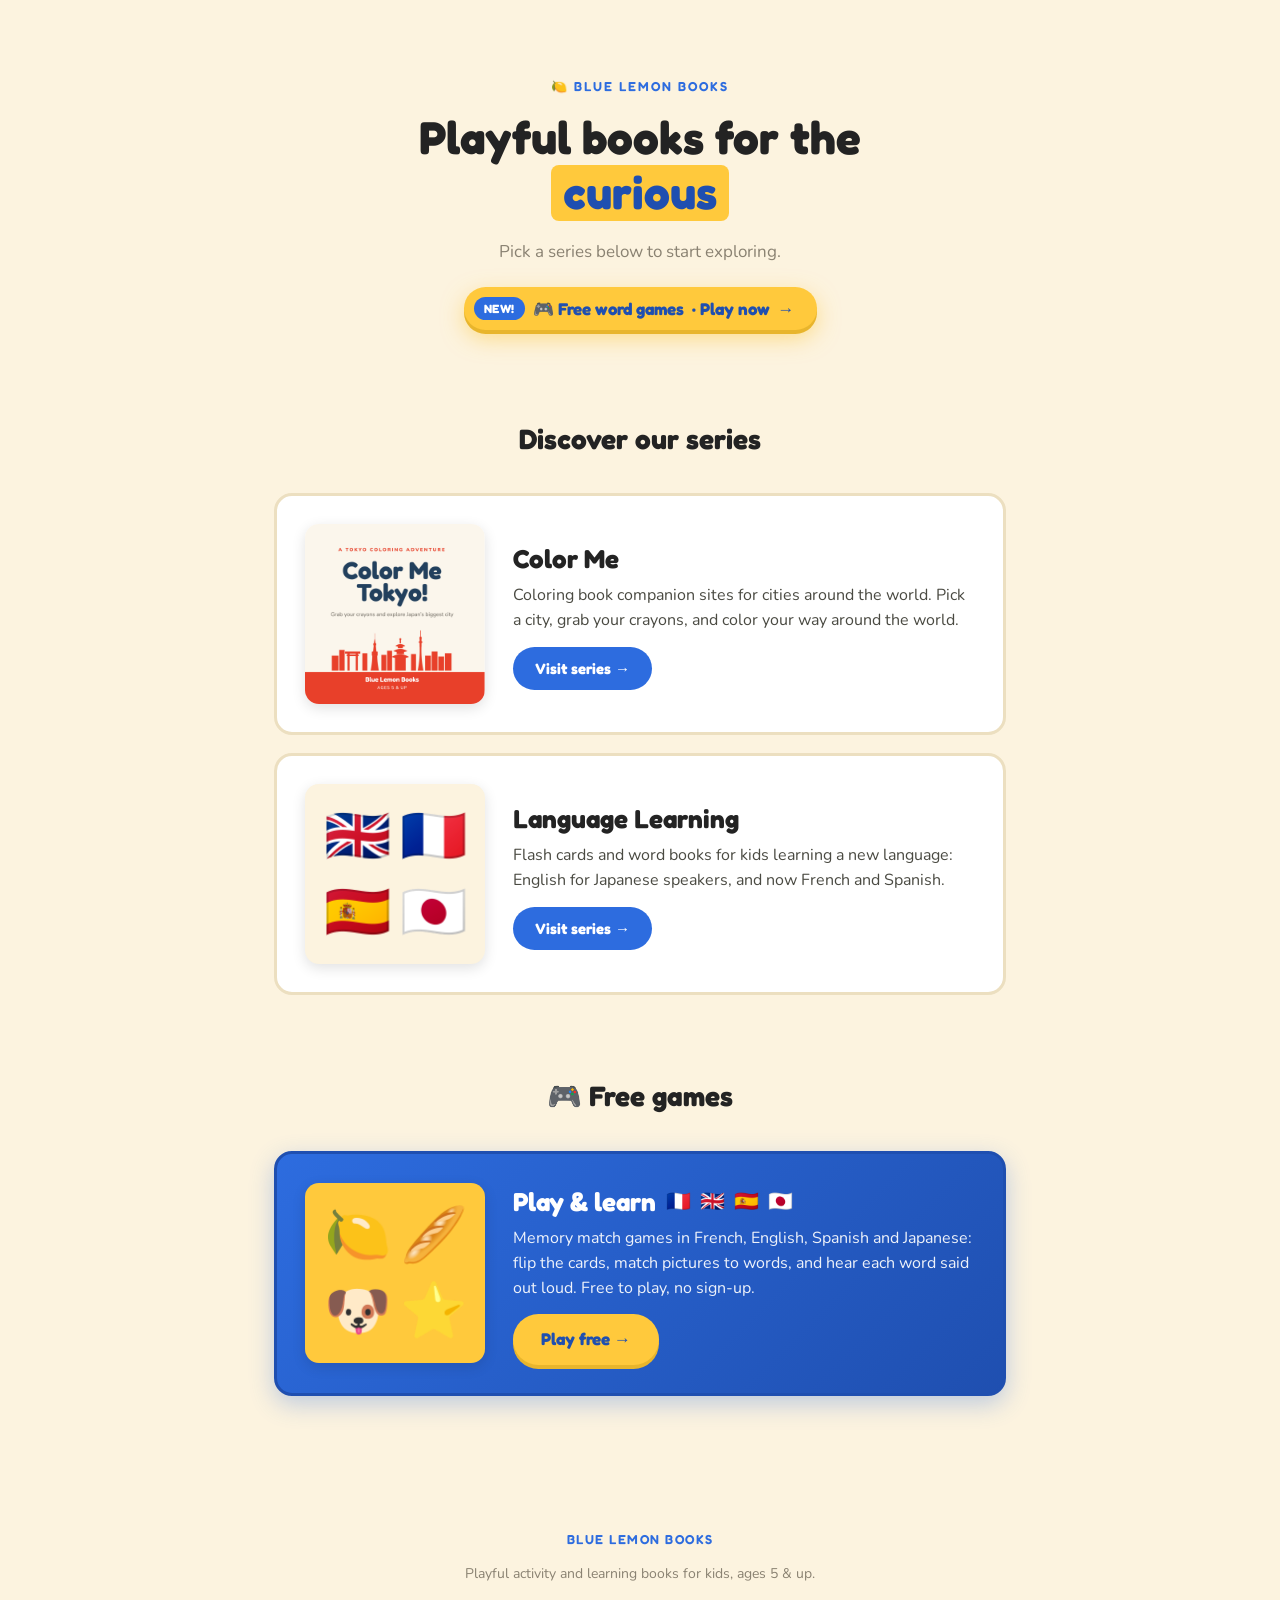
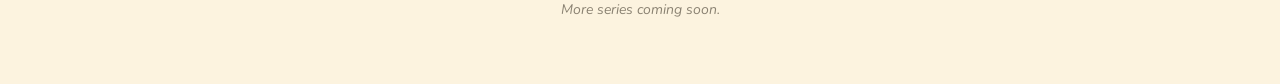
==== commit 7520c62d: "Rename homepage heading to "Discover our series" Co-Authored-By: Claude Opus 5.5 <noreply@anthropic." ====
--- a/index.html
+++ b/index.html
@@ -27,7 +27,7 @@
 <main id="main">
   <section class="section">
     <div class="section-head">
-      <h2>Our series</h2>
+      <h2>Discover our series</h2>
     </div>
 
     <div class="book-list">
